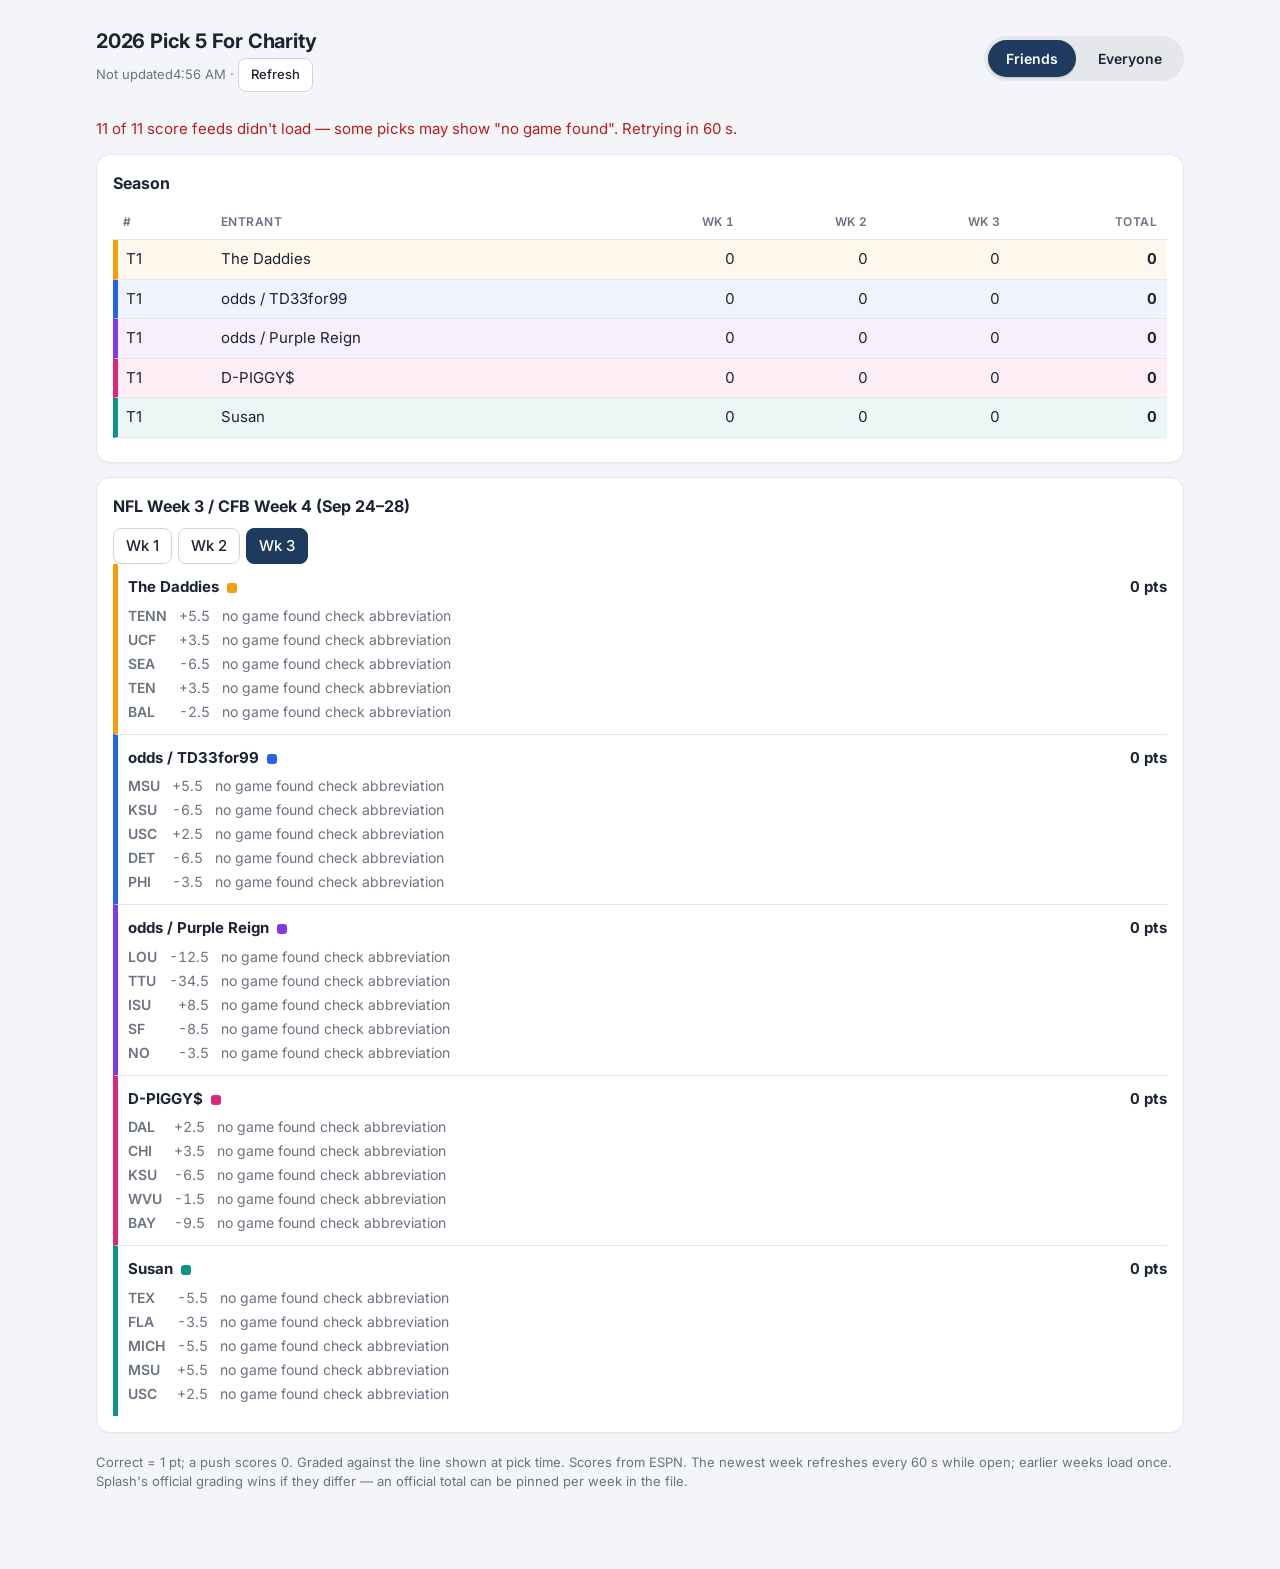
==== index.html @ 8143b67e "Legend chips jump to a friend's row; friends board season is a real table Co-Authored-By: Claude Fab" ====
<!doctype html>
<html lang="en">
<head>
<meta charset="utf-8">
<meta name="viewport" content="width=device-width, initial-scale=1">
<meta name="robots" content="noindex, nofollow">
<title>Pick 5 — friends</title>
<link rel="preconnect" href="https://fonts.googleapis.com">
<link href="https://fonts.googleapis.com/css2?family=Inter:wght@400;500;600;700&display=swap" rel="stylesheet">
<link rel="stylesheet" href="style.css">
<style>
  /* page-specific bits for the friends board */
  .picks { display: grid; grid-template-columns: max-content max-content 1fr; column-gap: 12px; row-gap: 3px; font-size: 14px; }
  .picks .team { font-weight: 600; white-space: nowrap; }
  .picks .spread { text-align: right; white-space: nowrap; font-variant-numeric: tabular-nums; }
  .picks .result { white-space: nowrap; }
  .picks .result .detail { color: var(--mute); }
  @media (max-width: 720px) { .picks .result { white-space: normal; } .picks .result .detail { display: block; } }
</style>
</head>
<body>
<main>
  <header class="top">
    <div>
      <h1>2026 Pick 5 For Charity</h1>
      <div class="sub"><span id="updated">Loading scores…</span> · <button id="refresh" type="button">Refresh</button></div>
    </div>
    <nav class="tabs" aria-label="pages">
      <a href="index.html" aria-current="page">Friends</a>
      <a href="everyone.html">Everyone</a>
    </nav>
  </header>
  <div id="error" class="err" hidden></div>

  <section class="card">
    <h2>Season</h2>
    <div class="wrap"><table id="season"><thead></thead><tbody></tbody></table></div>
    <div class="meta" id="seasonNote" style="margin-top:8px"></div>
  </section>

  <section class="card">
  <h2 id="weekTitle">Week</h2>
  <div class="weeks" id="weekTabs"></div>
  <div id="board"></div>
  </section>

  <p class="note">Correct = 1 pt; a push scores 0. Graded against the line shown at pick time. Scores from ESPN. The newest week refreshes every 60 s while open; earlier weeks load once. Splash's official grading wins if they differ — an official total can be pinned per week in the file.</p>
</main>

<script>
/* ============================================================
   WEEKLY EDITS — add one block to WEEKS each Saturday after picks lock.
   Keep old weeks; they are what makes the season table work.

   label:   shown on the tab and above the board
   feeds:   ESPN scoreboard URLs covering every picked game that week
              NFL:  ...nfl/scoreboard?seasontype=2&week=N&dates=2026
              CFB:  ...college-football/scoreboard?groups=80&limit=400&dates=YYYYMMDD
                    (one per calendar day that has a picked game)
   picks:   entrant name -> list of [ESPN team abbrev, spread for that team]
              Use ESPN's abbreviation (LAR not LA, TA&M not TXAM, OU not OKLA,
              WSH not WAS, JAX not JAC, MIZ not MIZZ). A wrong one shows
              "no game found" on the page rather than failing silently.
              If an abbreviation exists in both leagues (MIA = Dolphins and
              Hurricanes), add a third item: ["MIA", -20.5, "cfb"] or "nfl".
   official: optional. If Splash's final weekly points differ from what the
             page computes, pin them here and they override, e.g.
             official: { "D-PIGGY$": 2 }
   ENTRANTS sets the display order and the names used as keys.
   ============================================================ */
const ENTRANTS = ["The Daddies", "odds / TD33for99", "odds / Purple Reign", "D-PIGGY$", "Susan"];
const COLOR_KEY = { "The Daddies": "me", "odds / TD33for99": "f1", "odds / Purple Reign": "f2", "D-PIGGY$": "f3", "Susan": "f4" };

const WEEKS = [
  {
    label: "Wk 1",
    title: "NFL Week 1 / CFB Week 2 (Sep 10–14)",
    feeds: [
      "https://site.api.espn.com/apis/site/v2/sports/football/nfl/scoreboard?seasontype=2&week=1&dates=2026",
      "https://site.api.espn.com/apis/site/v2/sports/football/college-football/scoreboard?groups=80&limit=400&dates=20260911",
      "https://site.api.espn.com/apis/site/v2/sports/football/college-football/scoreboard?groups=80&limit=400&dates=20260912",
    ],
    picks: {
      "The Daddies":  [["SF", 3.5], ["APP", 7.5], ["PUR", 3.5], ["NDSU", -2.5], ["NMSU", 9.5]],
      "odds / TD33for99":    [["MIZ", -5.5], ["KSU", -18.5], ["LSU", -35.5], ["DET", -6.5], ["LAC", -9.5]],
      "odds / Purple Reign": [["OU", -5.5], ["KSU", -18.5], ["PSU", -23.5], ["DET", -6.5], ["GB", 1.5]],
      "D-PIGGY$":            [["TA&M", -14.5], ["ARMY", -3.5], ["NAVY", -4.5], ["DAL", -2.5], ["KC", -2.5]],
      "Susan":               [["KU", 5.5], ["MICH", 5.5], ["ASU", 14.5], ["BYU", -7.5], ["TEX", -1.5]],
    },
    official: {},
  },
  {
    label: "Wk 2",
    title: "NFL Week 2 / CFB Week 3 (Sep 17–21)",
    feeds: [
      "https://site.api.espn.com/apis/site/v2/sports/football/nfl/scoreboard?seasontype=2&week=2&dates=2026",
      "https://site.api.espn.com/apis/site/v2/sports/football/college-football/scoreboard?groups=80&limit=400&dates=20260917",
      "https://site.api.espn.com/apis/site/v2/sports/football/college-football/scoreboard?groups=80&limit=400&dates=20260918",
      "https://site.api.espn.com/apis/site/v2/sports/football/college-football/scoreboard?groups=80&limit=400&dates=20260919",
    ],
    picks: {
      "The Daddies":         [["SYR", 10.5], ["KSU", -20.5], ["USA", -5.5], ["UVA", -9.5], ["PHI", -6.5]],
      "odds / TD33for99":    [["UGA", -25.5], ["KSU", -20.5], ["SMU", 2.5], ["WVU", 9.5], ["KC", -6.5]],
      "odds / Purple Reign": [["MIA", -20.5, "cfb"], ["ASU", -5.5], ["TCU", -20.5], ["TEX", -30.5], ["UCLA", -14.5]],
      "D-PIGGY$":            [["UNT", 2.5], ["MISS", 2.5], ["UCLA", -14.5], ["DAL", -3.5], ["KC", -6.5]],
      "Susan":               [["CLEM", -3.5], ["ASU", -5.5], ["VAN", -3.5], ["FLA", -2.5], ["VT", -3.5]],
    },
    official: {},
  },
  {
    label: "Wk 3",
    title: "NFL Week 3 / CFB Week 4 (Sep 24–28)",
    feeds: [
      "https://site.api.espn.com/apis/site/v2/sports/football/nfl/scoreboard?seasontype=2&week=3&dates=2026",
      "https://site.api.espn.com/apis/site/v2/sports/football/college-football/scoreboard?groups=80&limit=400&dates=20260924",
      "https://site.api.espn.com/apis/site/v2/sports/football/college-football/scoreboard?groups=80&limit=400&dates=20260925",
      "https://site.api.espn.com/apis/site/v2/sports/football/college-football/scoreboard?groups=80&limit=400&dates=20260926",
    ],
    picks: {
      "The Daddies":         [["TENN", 5.5, "cfb"], ["UCF", 3.5], ["SEA", -6.5], ["TEN", 3.5, "nfl"], ["BAL", -2.5]],
      "odds / TD33for99":    [["MSU", 5.5], ["KSU", -6.5], ["USC", 2.5], ["DET", -6.5], ["PHI", -3.5]],
      "odds / Purple Reign": [["LOU", -12.5], ["TTU", -34.5], ["ISU", 8.5], ["SF", -8.5], ["NO", -3.5]],
      "D-PIGGY$":            [["DAL", 2.5], ["CHI", 3.5], ["KSU", -6.5], ["WVU", -1.5], ["BAY", -9.5]],
      "Susan":               [["TEX", -5.5], ["FLA", -3.5], ["MICH", -5.5], ["MSU", 5.5], ["USC", 2.5]],
    },
    official: {},
  },
  // Week 4 goes here — copy the block above and change label/title/feeds/picks.
];
/* ============================ end weekly edits ============================ */

const $ = (id) => document.getElementById(id);
const LATEST = WEEKS.length - 1;
let selected = LATEST;
const cache = WEEKS.map(() => null);      // { games, failed, total } per week

async function fetchWeek(i) {
  const games = {};
  const results = await Promise.allSettled(WEEKS[i].feeds.map((u) => fetch(u, { cache: "no-store" }).then((r) => r.json())));
  let failed = 0;
  results.forEach((res, k) => {
    if (res.status !== "fulfilled") { failed++; return; }
    const league = WEEKS[i].feeds[k].includes("/nfl/") ? "nfl" : "cfb";
    for (const ev of res.value.events || []) {
      const c = ev.competitions[0];
      const away = c.competitors.find((x) => x.homeAway === "away");
      const home = c.competitors.find((x) => x.homeAway === "home");
      const g = {
        away: away.team.abbreviation, home: home.team.abbreviation,
        as: +away.score || 0, hs: +home.score || 0,
        state: ev.status.type.state, detail: ev.status.type.shortDetail, kickoff: new Date(ev.date),
      };
      games[g.away] = g; games[g.home] = g;
      games[`${league}:${g.away}`] = g; games[`${league}:${g.home}`] = g;
    }
  });
  return { games, failed, total: WEEKS[i].feeds.length };
}

function grade(team, spread, g) {
  if (!g) return { cls: "pend", word: "no game found", detail: "check abbreviation", pts: 0, live: 0, done: true };
  const isAway = g.away === team;
  const opp = isAway ? g.home : g.away;
  const me = isAway ? g.as : g.hs, them = isAway ? g.hs : g.as;
  const score = isAway ? `${team} ${me}–${them} @${opp}` : `@${opp} ${them}–${me} ${team}`;
  const adj = (me - them) + spread;
  if (g.state === "pre") {
    const t = g.kickoff.toLocaleString("en-US", { weekday: "short", hour: "numeric", minute: "2-digit", timeZone: "America/Chicago" });
    return { cls: "pend", word: `vs ${opp}`, detail: `${t} CT`, pts: 0, live: 0, done: false };
  }
  if (g.state === "post") {
    if (adj > 0) return { cls: "win",  word: "CORRECT",   detail: score, pts: 1, live: 0, done: true };
    if (adj < 0) return { cls: "loss", word: "INCORRECT", detail: score, pts: 0, live: 0, done: true };
    return               { cls: "pend", word: "PUSH",      detail: score, pts: 0, live: 0, done: true };
  }
  const clock = g.detail.replace(/\s+-\s+/, " ");
  const word = adj > 0 ? "winning" : adj < 0 ? "losing" : "push";
  return { cls: "live", word, detail: `${score}  (${clock})`, pts: 0, live: adj > 0 ? 1 : 0, done: false };
}

const fmtSpread = (s) => (s > 0 ? "+" : "") + s.toFixed(1);

// Per-entrant result for one week: { pts, live, done, lines }
function scoreWeek(i) {
  const wk = WEEKS[i], data = cache[i];
  const out = {};
  for (const name of ENTRANTS) {
    const picks = wk.picks[name] || [];
    let pts = 0, live = 0, done = picks.length > 0, lines = [];
    for (const [team, spread, league] of picks) {
      const g = data ? data.games[league ? `${league}:${team}` : team] : null;
      const r = data ? grade(team, spread, g) : { cls: "pend", word: "loading…", detail: "", pts: 0, live: 0, done: false };
      pts += r.pts; live += r.live; done = done && r.done;
      lines.push(`<span class="team ${r.cls}">${team}</span><span class="spread ${r.cls}">${fmtSpread(spread)}</span><span class="result ${r.cls}">${r.word.padEnd(9)} <span class="detail">${r.detail}</span></span>`);
    }
    if (wk.official && name in wk.official) { pts = wk.official[name]; done = true; live = 0; }
    out[name] = { pts, live, done, lines, entered: picks.length > 0 };
  }
  return out;
}

function renderSeason() {
  const weekly = WEEKS.map((_, i) => scoreWeek(i));
  const rows = ENTRANTS.map((name) => {
    const per = weekly.map((w) => w[name]);
    const total = per.reduce((s, r) => s + r.pts, 0);
    const live = per.reduce((s, r) => s + r.live, 0);
    return { name, per, total, live };
  }).sort((a, b) => b.total - a.total || b.live - a.live);
  let rank = 0, prev = null;
  rows.forEach((r, i) => { if (r.total !== prev) { rank = i + 1; prev = r.total; } r.rank = rank; });
  const tie = (r) => rows.filter((x) => x.total === r.total).length > 1 ? "T" : "";
  $("season").querySelector("thead").innerHTML = `<tr><th>#</th><th>Entrant</th>${WEEKS.map((w) => `<th class="num">${w.label}</th>`).join("")}<th class="num">Total</th></tr>`;
  $("season").querySelector("tbody").innerHTML = rows.map((r) => `
    <tr data-f="${COLOR_KEY[r.name] || ""}">
      <td>${tie(r)}${r.rank}</td>
      <td>${r.name}</td>
      ${r.per.map((p) => `<td class="num">${p.entered ? p.pts + (p.done ? "" : "*") : "–"}</td>`).join("")}
      <td class="num total">${r.total}${r.live ? ` <span class="live">+${r.live}</span>` : ""}</td>
    </tr>`).join("");
  const inProgress = WEEKS.some((_, i) => Object.values(weekly[i]).some((p) => !p.done));
  $("seasonNote").textContent = inProgress ? "* week still in progress" : "";
}

function renderTabs() {
  $("weekTabs").innerHTML = WEEKS.map((w, i) =>
    `<button type="button" data-i="${i}" aria-pressed="${i === selected}">${w.label}</button>`).join("");
  $("weekTabs").querySelectorAll("button").forEach((b) => b.addEventListener("click", () => {
    selected = +b.dataset.i; renderTabs(); renderBoard();
  }));
}

function renderBoard() {
  const wk = WEEKS[selected];
  $("weekTitle").textContent = wk.title || wk.label;
  const res = scoreWeek(selected);
  const rows = ENTRANTS.filter((n) => res[n].entered).map((n) => ({ name: n, ...res[n] }))
    .sort((a, b) => (b.pts + b.live) - (a.pts + a.live) || b.pts - a.pts);
  $("board").innerHTML = rows.map((r) => `
    <section class="entry" data-f="${COLOR_KEY[r.name] || ""}">
      <div class="head">
        <span class="name">${r.name}</span>
        <span class="tally">${r.pts} pt${r.pts === 1 ? "" : "s"}${r.live ? ` <small>(+${r.live} live)</small>` : ""}</span>
      </div>
      <div class="picks">${r.lines.join("")}</div>
    </section>`).join("");
}

async function update(all = false) {
  const targets = all ? WEEKS.map((_, i) => i) : [LATEST];
  const settled = await Promise.allSettled(targets.map(fetchWeek));
  let failed = 0, total = 0;
  settled.forEach((s, k) => {
    if (s.status === "fulfilled") { cache[targets[k]] = s.value; failed += s.value.failed; total += s.value.total; }
    else { failed += WEEKS[targets[k]].feeds.length; total += WEEKS[targets[k]].feeds.length; }
  });
  renderSeason(); renderTabs(); renderBoard();
  $("error").hidden = failed === 0;
  $("error").textContent = failed ? `${failed} of ${total} score feeds didn't load — some picks may show "no game found". Retrying in 60 s.` : "";
  $("updated").textContent = (failed === total ? "Not updated" : "Updated ") + new Date().toLocaleTimeString("en-US", { hour: "numeric", minute: "2-digit" });
}

$("refresh").addEventListener("click", () => update(selected !== LATEST));
update(true);
setInterval(() => update(false), 60_000);
document.addEventListener("visibilitychange", () => { if (!document.hidden) update(false); });
</script>
</body>
</html>
---- style.css ----
/* Shared look for the Pick 5 pages (index.html = friends board, everyone.html = whole pool). */
:root {
  --bg: #f4f5f8; --card: #ffffff; --ink: #1c2333; --mute: #6b7280; --rule: #e5e7eb; --band: #f9fafb;
  --accent: #1f3a5f; --accent-ink: #ffffff;
  --win: #15803d; --win-bg: #dcfce7; --loss: #b91c1c; --loss-bg: #fee2e2; --live: #b45309; --live-bg: #fef3c7; --pend: #6b7280; --pend-bg: #f3f4f6;
  --me: #f59e0b;        /* The Daddies */
  --f1: #2563eb;        /* TD33for99 */
  --f2: #7c3aed;        /* Purple Reign */
  --f3: #db2777;        /* D-PIGGY$ */
  --f4: #0d9488;        /* Susan */
}
* { box-sizing: border-box; }
html { background: var(--bg); }
body { margin: 0; color: var(--ink); font: 400 15px/1.5 Inter, ui-sans-serif, system-ui, -apple-system, "Segoe UI", Roboto, sans-serif; -webkit-font-smoothing: antialiased; }
main { max-width: 1120px; margin: 0 auto; padding: 16px 16px 64px; }
a { color: var(--accent); }

/* top bar with the two page tabs */
.top { display: flex; flex-wrap: wrap; align-items: center; justify-content: space-between; gap: 10px 16px; padding: 10px 0 14px; }
.top h1 { font-size: 20px; font-weight: 700; letter-spacing: -0.01em; margin: 0; }
.top .sub { color: var(--mute); font-size: 13px; margin-top: 2px; }
.tabs { display: inline-flex; background: #e5e7eb; border-radius: 999px; padding: 4px; gap: 4px; }
.tabs a { text-decoration: none; color: var(--ink); font-weight: 600; font-size: 14px; padding: 8px 18px; border-radius: 999px; }
.tabs a[aria-current="page"] { background: var(--accent); color: var(--accent-ink); box-shadow: 0 1px 2px rgba(0,0,0,.15); }
.tabs a:hover:not([aria-current="page"]) { background: #d1d5db; }

/* cards */
.card { background: var(--card); border: 1px solid var(--rule); border-radius: 14px; padding: 16px; margin: 14px 0; box-shadow: 0 1px 2px rgba(16,24,40,.04); }
.card h2 { font-size: 16px; font-weight: 700; margin: 0 0 10px; }
.bar { display: flex; flex-wrap: wrap; gap: 8px; align-items: center; margin: 4px 0 12px; }
.meta { color: var(--mute); font-size: 13px; }
.err { color: var(--loss); margin: 12px 0; }
button, input[type="search"] { font: inherit; color: var(--ink); background: #fff; border: 1px solid #d1d5db; border-radius: 8px; padding: 6px 12px; }
button { cursor: pointer; font-weight: 500; }
button:hover { background: var(--band); }
button[aria-pressed="true"] { background: var(--accent); color: var(--accent-ink); border-color: var(--accent); }
button:focus-visible, input:focus-visible, .tabs a:focus-visible { outline: 2px solid var(--accent); outline-offset: 2px; }
input[type="search"] { min-width: 220px; }

/* tables */
.wrap { overflow-x: auto; }
table { border-collapse: separate; border-spacing: 0; width: 100%; }
th, td { text-align: left; padding: 8px 10px; border-bottom: 1px solid var(--rule); vertical-align: top; white-space: nowrap; }
thead th { position: sticky; top: 0; background: var(--card); font-size: 12px; font-weight: 600; color: var(--mute); text-transform: uppercase; letter-spacing: .04em; z-index: 1; }
td.num, th.num { text-align: right; font-variant-numeric: tabular-nums; }
tbody tr:hover td { background: var(--band); }
td .sub { display: block; color: var(--mute); font-size: 12px; font-weight: 400; }
td.total { font-weight: 700; }

/* friends: colored left edge + tag with the friend's name */
tr[data-f] td:first-child { border-left: 5px solid var(--fc); padding-left: 8px; }
tr[data-f] td { background: color-mix(in srgb, var(--fc) 8%, #fff); }
tr[data-f]:hover td { background: color-mix(in srgb, var(--fc) 14%, #fff); }
.tag { display: inline-block; font-size: 11px; font-weight: 700; color: #fff; background: var(--fc); border-radius: 999px; padding: 1px 8px; margin-left: 6px; vertical-align: 1px; }
[data-f="me"] { --fc: var(--me); } [data-f="f1"] { --fc: var(--f1); } [data-f="f2"] { --fc: var(--f2); } [data-f="f3"] { --fc: var(--f3); } [data-f="f4"] { --fc: var(--f4); }

/* pick chips */
.picks { display: flex; flex-wrap: wrap; gap: 6px; }
.pick { display: inline-flex; align-items: baseline; gap: 6px; border-radius: 8px; padding: 3px 8px; font-size: 13px; background: var(--pend-bg); color: var(--pend); white-space: nowrap; }
.pick b { font-weight: 700; color: var(--ink); }
.pick .d { font-size: 12px; opacity: .85; }
.pick.win { background: var(--win-bg); color: var(--win); } .pick.loss { background: var(--loss-bg); color: var(--loss); } .pick.live { background: var(--live-bg); color: var(--live); }
.win { color: var(--win); } .loss { color: var(--loss); } .live { color: var(--live); } .pend { color: var(--pend); }

/* week tabs, popular list, footnote */
.weeks { display: flex; flex-wrap: wrap; gap: 6px; }
details summary { cursor: pointer; color: var(--accent); font-size: 14px; font-weight: 500; }
.pop { columns: 3; column-gap: 24px; margin: 8px 0 0; padding: 0; list-style: none; font-size: 14px; }
.pop li { break-inside: avoid; padding: 2px 0; }
.note { color: var(--mute); font-size: 13px; margin-top: 20px; }
.legend { display: flex; flex-wrap: wrap; gap: 6px 8px; font-size: 13px; margin-bottom: 10px; }
.legend .chip { display: inline-flex; align-items: center; gap: 6px; border: 1px solid color-mix(in srgb, var(--fc) 40%, #fff); background: color-mix(in srgb, var(--fc) 10%, #fff); color: var(--ink); border-radius: 999px; padding: 3px 10px; font-size: 13px; }
.legend .chip:hover { background: color-mix(in srgb, var(--fc) 22%, #fff); }
.legend .chip::before { content: ""; display: inline-block; width: 10px; height: 10px; border-radius: 3px; background: var(--fc); }
@keyframes flash { 0%, 60% { box-shadow: inset 0 0 0 999px color-mix(in srgb, var(--fc) 35%, #fff); } 100% { box-shadow: none; } }
tr.flash td { animation: flash 1.8s ease-out; }

/* friends board (index.html) */
.entry { border-top: 1px solid var(--rule); padding: 12px 0; }
.entry:first-child { border-top: 0; }
.entry .head { display: flex; justify-content: space-between; align-items: baseline; gap: 12px; margin-bottom: 6px; }
.entry .name { font-weight: 700; }
.entry .tally { font-weight: 700; font-variant-numeric: tabular-nums; }
.entry .tally small { color: var(--mute); font-weight: 400; }
.entry[data-f] { border-left: 5px solid var(--fc); padding-left: 10px; }
.entry[data-f] .name::after { content: ""; display: inline-block; width: 10px; height: 10px; border-radius: 3px; background: var(--fc); margin-left: 8px; vertical-align: -1px; }
pre.season { margin: 0; font: 13px/1.6 ui-monospace, Menlo, Consolas, monospace; overflow-x: auto; }

@media (max-width: 720px) {
  main { padding: 10px 10px 48px; }
  .top h1 { font-size: 18px; }
  .tabs a { padding: 7px 14px; }
  th, td { padding: 6px 7px; }
  .pop { columns: 2; }
  .picks { gap: 4px; }
  .pick .d { display: none; }
  input[type="search"] { min-width: 150px; flex: 1; }
}
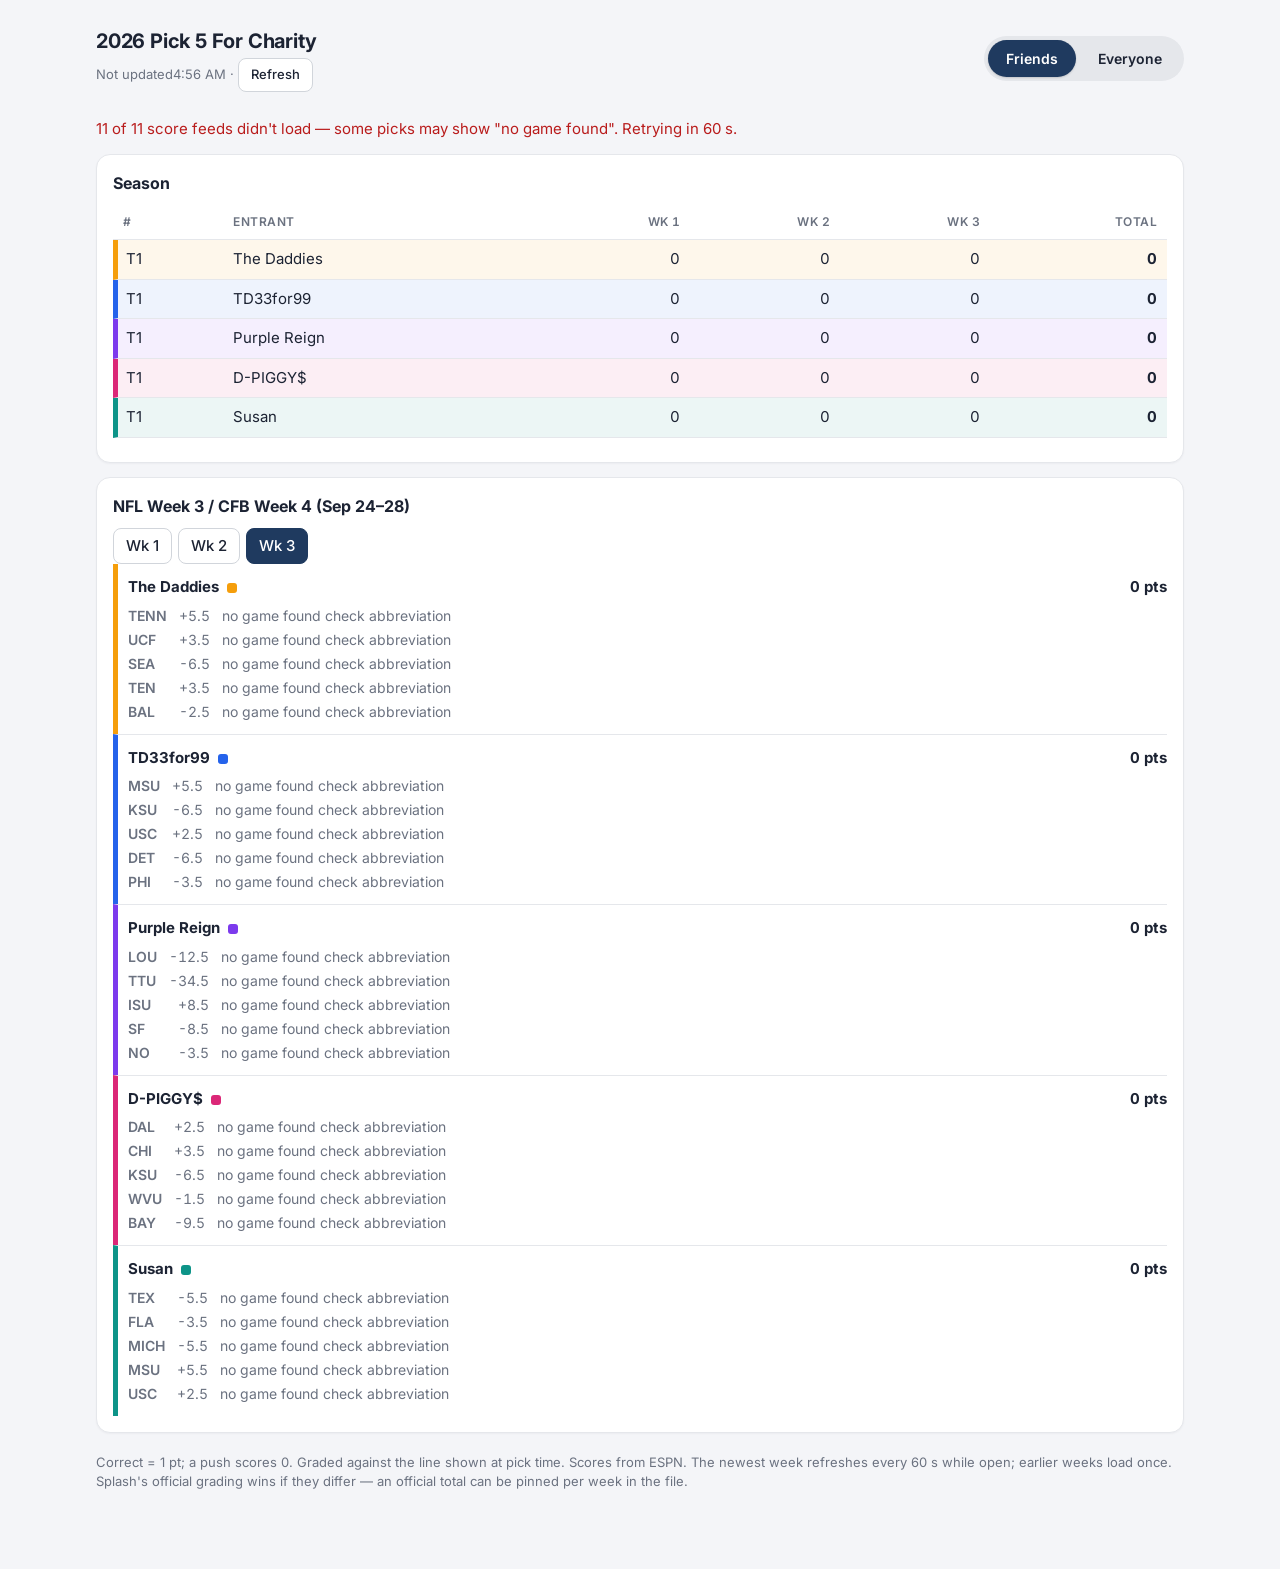
==== commit 67a001e2: "Friends board: show TD33for99 / Purple Reign without the 'odds /' prefix Co-Authored-By: Claude Fabl" ====
--- a/index.html
+++ b/index.html
@@ -69,6 +69,7 @@
    ENTRANTS sets the display order and the names used as keys.
    ============================================================ */
 const ENTRANTS = ["The Daddies", "odds / TD33for99", "odds / Purple Reign", "D-PIGGY$", "Susan"];
+const DISPLAY = (n) => n.replace(/^odds \/ /, "");  // "odds / TD33for99" shows as "TD33for99"
 const COLOR_KEY = { "The Daddies": "me", "odds / TD33for99": "f1", "odds / Purple Reign": "f2", "D-PIGGY$": "f3", "Susan": "f4" };
 
 const WEEKS = [
@@ -214,7 +215,7 @@
   $("season").querySelector("tbody").innerHTML = rows.map((r) => `
     <tr data-f="${COLOR_KEY[r.name] || ""}">
       <td>${tie(r)}${r.rank}</td>
-      <td>${r.name}</td>
+      <td>${DISPLAY(r.name)}</td>
       ${r.per.map((p) => `<td class="num">${p.entered ? p.pts + (p.done ? "" : "*") : "–"}</td>`).join("")}
       <td class="num total">${r.total}${r.live ? ` <span class="live">+${r.live}</span>` : ""}</td>
     </tr>`).join("");
@@ -239,7 +240,7 @@
   $("board").innerHTML = rows.map((r) => `
     <section class="entry" data-f="${COLOR_KEY[r.name] || ""}">
       <div class="head">
-        <span class="name">${r.name}</span>
+        <span class="name">${DISPLAY(r.name)}</span>
         <span class="tally">${r.pts} pt${r.pts === 1 ? "" : "s"}${r.live ? ` <small>(+${r.live} live)</small>` : ""}</span>
       </div>
       <div class="picks">${r.lines.join("")}</div>
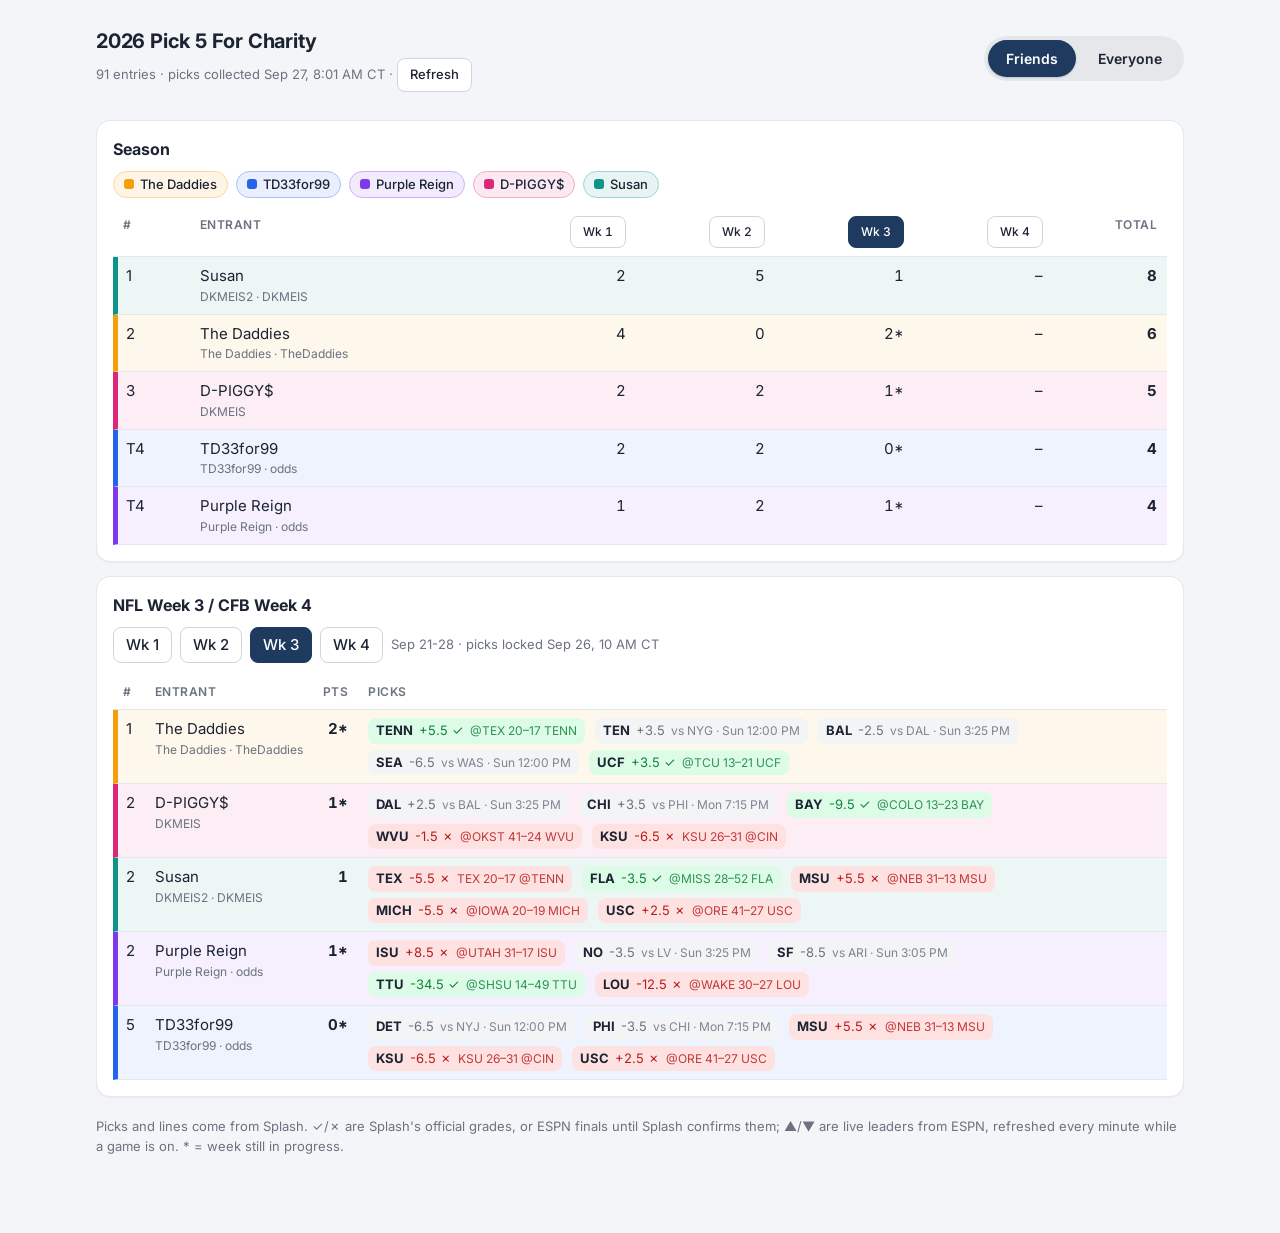
==== commit ba1f3a4e: "Friends board reads the collected data (shared app.js); collector reads slate ids from the week butt" ====
--- a/index.html
+++ b/index.html
@@ -9,21 +9,17 @@
 <link href="https://fonts.googleapis.com/css2?family=Inter:wght@400;500;600;700&display=swap" rel="stylesheet">
 <link rel="stylesheet" href="style.css">
 <style>
-  /* page-specific bits for the friends board */
-  .picks { display: grid; grid-template-columns: max-content max-content 1fr; column-gap: 12px; row-gap: 3px; font-size: 14px; }
-  .picks .team { font-weight: 600; white-space: nowrap; }
-  .picks .spread { text-align: right; white-space: nowrap; font-variant-numeric: tabular-nums; }
-  .picks .result { white-space: nowrap; }
-  .picks .result .detail { color: var(--mute); }
-  @media (max-width: 720px) { .picks .result { white-space: normal; } .picks .result .detail { display: block; } }
+  /* friends board: only five rows, so always show the score next to each pick */
+  .pick .d { display: inline; }
+  .picks { gap: 6px 10px; }
 </style>
 </head>
-<body>
+<body data-mode="friends">
 <main>
   <header class="top">
     <div>
       <h1>2026 Pick 5 For Charity</h1>
-      <div class="sub"><span id="updated">Loading scores…</span> · <button id="refresh" type="button">Refresh</button></div>
+      <div class="sub"><span id="updated">Loading…</span> · <button id="refresh" type="button">Refresh</button></div>
     </div>
     <nav class="tabs" aria-label="pages">
       <a href="index.html" aria-current="page">Friends</a>
@@ -34,237 +30,18 @@
 
   <section class="card">
     <h2>Season</h2>
+    <div class="legend" id="legend"></div>
     <div class="wrap"><table id="season"><thead></thead><tbody></tbody></table></div>
-    <div class="meta" id="seasonNote" style="margin-top:8px"></div>
   </section>
 
   <section class="card">
-  <h2 id="weekTitle">Week</h2>
-  <div class="weeks" id="weekTabs"></div>
-  <div id="board"></div>
+    <h2 id="weekTitle">Week</h2>
+    <div class="bar" id="weekTabs"></div>
+    <div class="wrap"><table id="board"><thead><tr><th>#</th><th>Entrant</th><th class="num">Pts</th><th>Picks</th></tr></thead><tbody></tbody></table></div>
   </section>
 
-  <p class="note">Correct = 1 pt; a push scores 0. Graded against the line shown at pick time. Scores from ESPN. The newest week refreshes every 60 s while open; earlier weeks load once. Splash's official grading wins if they differ — an official total can be pinned per week in the file.</p>
+  <p class="note" id="note"></p>
 </main>
-
-<script>
-/* ============================================================
-   WEEKLY EDITS — add one block to WEEKS each Saturday after picks lock.
-   Keep old weeks; they are what makes the season table work.
-
-   label:   shown on the tab and above the board
-   feeds:   ESPN scoreboard URLs covering every picked game that week
-              NFL:  ...nfl/scoreboard?seasontype=2&week=N&dates=2026
-              CFB:  ...college-football/scoreboard?groups=80&limit=400&dates=YYYYMMDD
-                    (one per calendar day that has a picked game)
-   picks:   entrant name -> list of [ESPN team abbrev, spread for that team]
-              Use ESPN's abbreviation (LAR not LA, TA&M not TXAM, OU not OKLA,
-              WSH not WAS, JAX not JAC, MIZ not MIZZ). A wrong one shows
-              "no game found" on the page rather than failing silently.
-              If an abbreviation exists in both leagues (MIA = Dolphins and
-              Hurricanes), add a third item: ["MIA", -20.5, "cfb"] or "nfl".
-   official: optional. If Splash's final weekly points differ from what the
-             page computes, pin them here and they override, e.g.
-             official: { "D-PIGGY$": 2 }
-   ENTRANTS sets the display order and the names used as keys.
-   ============================================================ */
-const ENTRANTS = ["The Daddies", "odds / TD33for99", "odds / Purple Reign", "D-PIGGY$", "Susan"];
-const DISPLAY = (n) => n.replace(/^odds \/ /, "");  // "odds / TD33for99" shows as "TD33for99"
-const COLOR_KEY = { "The Daddies": "me", "odds / TD33for99": "f1", "odds / Purple Reign": "f2", "D-PIGGY$": "f3", "Susan": "f4" };
-
-const WEEKS = [
-  {
-    label: "Wk 1",
-    title: "NFL Week 1 / CFB Week 2 (Sep 10–14)",
-    feeds: [
-      "https://site.api.espn.com/apis/site/v2/sports/football/nfl/scoreboard?seasontype=2&week=1&dates=2026",
-      "https://site.api.espn.com/apis/site/v2/sports/football/college-football/scoreboard?groups=80&limit=400&dates=20260911",
-      "https://site.api.espn.com/apis/site/v2/sports/football/college-football/scoreboard?groups=80&limit=400&dates=20260912",
-    ],
-    picks: {
-      "The Daddies":  [["SF", 3.5], ["APP", 7.5], ["PUR", 3.5], ["NDSU", -2.5], ["NMSU", 9.5]],
-      "odds / TD33for99":    [["MIZ", -5.5], ["KSU", -18.5], ["LSU", -35.5], ["DET", -6.5], ["LAC", -9.5]],
-      "odds / Purple Reign": [["OU", -5.5], ["KSU", -18.5], ["PSU", -23.5], ["DET", -6.5], ["GB", 1.5]],
-      "D-PIGGY$":            [["TA&M", -14.5], ["ARMY", -3.5], ["NAVY", -4.5], ["DAL", -2.5], ["KC", -2.5]],
-      "Susan":               [["KU", 5.5], ["MICH", 5.5], ["ASU", 14.5], ["BYU", -7.5], ["TEX", -1.5]],
-    },
-    official: {},
-  },
-  {
-    label: "Wk 2",
-    title: "NFL Week 2 / CFB Week 3 (Sep 17–21)",
-    feeds: [
-      "https://site.api.espn.com/apis/site/v2/sports/football/nfl/scoreboard?seasontype=2&week=2&dates=2026",
-      "https://site.api.espn.com/apis/site/v2/sports/football/college-football/scoreboard?groups=80&limit=400&dates=20260917",
-      "https://site.api.espn.com/apis/site/v2/sports/football/college-football/scoreboard?groups=80&limit=400&dates=20260918",
-      "https://site.api.espn.com/apis/site/v2/sports/football/college-football/scoreboard?groups=80&limit=400&dates=20260919",
-    ],
-    picks: {
-      "The Daddies":         [["SYR", 10.5], ["KSU", -20.5], ["USA", -5.5], ["UVA", -9.5], ["PHI", -6.5]],
-      "odds / TD33for99":    [["UGA", -25.5], ["KSU", -20.5], ["SMU", 2.5], ["WVU", 9.5], ["KC", -6.5]],
-      "odds / Purple Reign": [["MIA", -20.5, "cfb"], ["ASU", -5.5], ["TCU", -20.5], ["TEX", -30.5], ["UCLA", -14.5]],
-      "D-PIGGY$":            [["UNT", 2.5], ["MISS", 2.5], ["UCLA", -14.5], ["DAL", -3.5], ["KC", -6.5]],
-      "Susan":               [["CLEM", -3.5], ["ASU", -5.5], ["VAN", -3.5], ["FLA", -2.5], ["VT", -3.5]],
-    },
-    official: {},
-  },
-  {
-    label: "Wk 3",
-    title: "NFL Week 3 / CFB Week 4 (Sep 24–28)",
-    feeds: [
-      "https://site.api.espn.com/apis/site/v2/sports/football/nfl/scoreboard?seasontype=2&week=3&dates=2026",
-      "https://site.api.espn.com/apis/site/v2/sports/football/college-football/scoreboard?groups=80&limit=400&dates=20260924",
-      "https://site.api.espn.com/apis/site/v2/sports/football/college-football/scoreboard?groups=80&limit=400&dates=20260925",
-      "https://site.api.espn.com/apis/site/v2/sports/football/college-football/scoreboard?groups=80&limit=400&dates=20260926",
-    ],
-    picks: {
-      "The Daddies":         [["TENN", 5.5, "cfb"], ["UCF", 3.5], ["SEA", -6.5], ["TEN", 3.5, "nfl"], ["BAL", -2.5]],
-      "odds / TD33for99":    [["MSU", 5.5], ["KSU", -6.5], ["USC", 2.5], ["DET", -6.5], ["PHI", -3.5]],
-      "odds / Purple Reign": [["LOU", -12.5], ["TTU", -34.5], ["ISU", 8.5], ["SF", -8.5], ["NO", -3.5]],
-      "D-PIGGY$":            [["DAL", 2.5], ["CHI", 3.5], ["KSU", -6.5], ["WVU", -1.5], ["BAY", -9.5]],
-      "Susan":               [["TEX", -5.5], ["FLA", -3.5], ["MICH", -5.5], ["MSU", 5.5], ["USC", 2.5]],
-    },
-    official: {},
-  },
-  // Week 4 goes here — copy the block above and change label/title/feeds/picks.
-];
-/* ============================ end weekly edits ============================ */
-
-const $ = (id) => document.getElementById(id);
-const LATEST = WEEKS.length - 1;
-let selected = LATEST;
-const cache = WEEKS.map(() => null);      // { games, failed, total } per week
-
-async function fetchWeek(i) {
-  const games = {};
-  const results = await Promise.allSettled(WEEKS[i].feeds.map((u) => fetch(u, { cache: "no-store" }).then((r) => r.json())));
-  let failed = 0;
-  results.forEach((res, k) => {
-    if (res.status !== "fulfilled") { failed++; return; }
-    const league = WEEKS[i].feeds[k].includes("/nfl/") ? "nfl" : "cfb";
-    for (const ev of res.value.events || []) {
-      const c = ev.competitions[0];
-      const away = c.competitors.find((x) => x.homeAway === "away");
-      const home = c.competitors.find((x) => x.homeAway === "home");
-      const g = {
-        away: away.team.abbreviation, home: home.team.abbreviation,
-        as: +away.score || 0, hs: +home.score || 0,
-        state: ev.status.type.state, detail: ev.status.type.shortDetail, kickoff: new Date(ev.date),
-      };
-      games[g.away] = g; games[g.home] = g;
-      games[`${league}:${g.away}`] = g; games[`${league}:${g.home}`] = g;
-    }
-  });
-  return { games, failed, total: WEEKS[i].feeds.length };
-}
-
-function grade(team, spread, g) {
-  if (!g) return { cls: "pend", word: "no game found", detail: "check abbreviation", pts: 0, live: 0, done: true };
-  const isAway = g.away === team;
-  const opp = isAway ? g.home : g.away;
-  const me = isAway ? g.as : g.hs, them = isAway ? g.hs : g.as;
-  const score = isAway ? `${team} ${me}–${them} @${opp}` : `@${opp} ${them}–${me} ${team}`;
-  const adj = (me - them) + spread;
-  if (g.state === "pre") {
-    const t = g.kickoff.toLocaleString("en-US", { weekday: "short", hour: "numeric", minute: "2-digit", timeZone: "America/Chicago" });
-    return { cls: "pend", word: `vs ${opp}`, detail: `${t} CT`, pts: 0, live: 0, done: false };
-  }
-  if (g.state === "post") {
-    if (adj > 0) return { cls: "win",  word: "CORRECT",   detail: score, pts: 1, live: 0, done: true };
-    if (adj < 0) return { cls: "loss", word: "INCORRECT", detail: score, pts: 0, live: 0, done: true };
-    return               { cls: "pend", word: "PUSH",      detail: score, pts: 0, live: 0, done: true };
-  }
-  const clock = g.detail.replace(/\s+-\s+/, " ");
-  const word = adj > 0 ? "winning" : adj < 0 ? "losing" : "push";
-  return { cls: "live", word, detail: `${score}  (${clock})`, pts: 0, live: adj > 0 ? 1 : 0, done: false };
-}
-
-const fmtSpread = (s) => (s > 0 ? "+" : "") + s.toFixed(1);
-
-// Per-entrant result for one week: { pts, live, done, lines }
-function scoreWeek(i) {
-  const wk = WEEKS[i], data = cache[i];
-  const out = {};
-  for (const name of ENTRANTS) {
-    const picks = wk.picks[name] || [];
-    let pts = 0, live = 0, done = picks.length > 0, lines = [];
-    for (const [team, spread, league] of picks) {
-      const g = data ? data.games[league ? `${league}:${team}` : team] : null;
-      const r = data ? grade(team, spread, g) : { cls: "pend", word: "loading…", detail: "", pts: 0, live: 0, done: false };
-      pts += r.pts; live += r.live; done = done && r.done;
-      lines.push(`<span class="team ${r.cls}">${team}</span><span class="spread ${r.cls}">${fmtSpread(spread)}</span><span class="result ${r.cls}">${r.word.padEnd(9)} <span class="detail">${r.detail}</span></span>`);
-    }
-    if (wk.official && name in wk.official) { pts = wk.official[name]; done = true; live = 0; }
-    out[name] = { pts, live, done, lines, entered: picks.length > 0 };
-  }
-  return out;
-}
-
-function renderSeason() {
-  const weekly = WEEKS.map((_, i) => scoreWeek(i));
-  const rows = ENTRANTS.map((name) => {
-    const per = weekly.map((w) => w[name]);
-    const total = per.reduce((s, r) => s + r.pts, 0);
-    const live = per.reduce((s, r) => s + r.live, 0);
-    return { name, per, total, live };
-  }).sort((a, b) => b.total - a.total || b.live - a.live);
-  let rank = 0, prev = null;
-  rows.forEach((r, i) => { if (r.total !== prev) { rank = i + 1; prev = r.total; } r.rank = rank; });
-  const tie = (r) => rows.filter((x) => x.total === r.total).length > 1 ? "T" : "";
-  $("season").querySelector("thead").innerHTML = `<tr><th>#</th><th>Entrant</th>${WEEKS.map((w) => `<th class="num">${w.label}</th>`).join("")}<th class="num">Total</th></tr>`;
-  $("season").querySelector("tbody").innerHTML = rows.map((r) => `
-    <tr data-f="${COLOR_KEY[r.name] || ""}">
-      <td>${tie(r)}${r.rank}</td>
-      <td>${DISPLAY(r.name)}</td>
-      ${r.per.map((p) => `<td class="num">${p.entered ? p.pts + (p.done ? "" : "*") : "–"}</td>`).join("")}
-      <td class="num total">${r.total}${r.live ? ` <span class="live">+${r.live}</span>` : ""}</td>
-    </tr>`).join("");
-  const inProgress = WEEKS.some((_, i) => Object.values(weekly[i]).some((p) => !p.done));
-  $("seasonNote").textContent = inProgress ? "* week still in progress" : "";
-}
-
-function renderTabs() {
-  $("weekTabs").innerHTML = WEEKS.map((w, i) =>
-    `<button type="button" data-i="${i}" aria-pressed="${i === selected}">${w.label}</button>`).join("");
-  $("weekTabs").querySelectorAll("button").forEach((b) => b.addEventListener("click", () => {
-    selected = +b.dataset.i; renderTabs(); renderBoard();
-  }));
-}
-
-function renderBoard() {
-  const wk = WEEKS[selected];
-  $("weekTitle").textContent = wk.title || wk.label;
-  const res = scoreWeek(selected);
-  const rows = ENTRANTS.filter((n) => res[n].entered).map((n) => ({ name: n, ...res[n] }))
-    .sort((a, b) => (b.pts + b.live) - (a.pts + a.live) || b.pts - a.pts);
-  $("board").innerHTML = rows.map((r) => `
-    <section class="entry" data-f="${COLOR_KEY[r.name] || ""}">
-      <div class="head">
-        <span class="name">${DISPLAY(r.name)}</span>
-        <span class="tally">${r.pts} pt${r.pts === 1 ? "" : "s"}${r.live ? ` <small>(+${r.live} live)</small>` : ""}</span>
-      </div>
-      <div class="picks">${r.lines.join("")}</div>
-    </section>`).join("");
-}
-
-async function update(all = false) {
-  const targets = all ? WEEKS.map((_, i) => i) : [LATEST];
-  const settled = await Promise.allSettled(targets.map(fetchWeek));
-  let failed = 0, total = 0;
-  settled.forEach((s, k) => {
-    if (s.status === "fulfilled") { cache[targets[k]] = s.value; failed += s.value.failed; total += s.value.total; }
-    else { failed += WEEKS[targets[k]].feeds.length; total += WEEKS[targets[k]].feeds.length; }
-  });
-  renderSeason(); renderTabs(); renderBoard();
-  $("error").hidden = failed === 0;
-  $("error").textContent = failed ? `${failed} of ${total} score feeds didn't load — some picks may show "no game found". Retrying in 60 s.` : "";
-  $("updated").textContent = (failed === total ? "Not updated" : "Updated ") + new Date().toLocaleTimeString("en-US", { hour: "numeric", minute: "2-digit" });
-}
-
-$("refresh").addEventListener("click", () => update(selected !== LATEST));
-update(true);
-setInterval(() => update(false), 60_000);
-document.addEventListener("visibilitychange", () => { if (!document.hidden) update(false); });
-</script>
+<script src="app.js"></script>
 </body>
 </html>
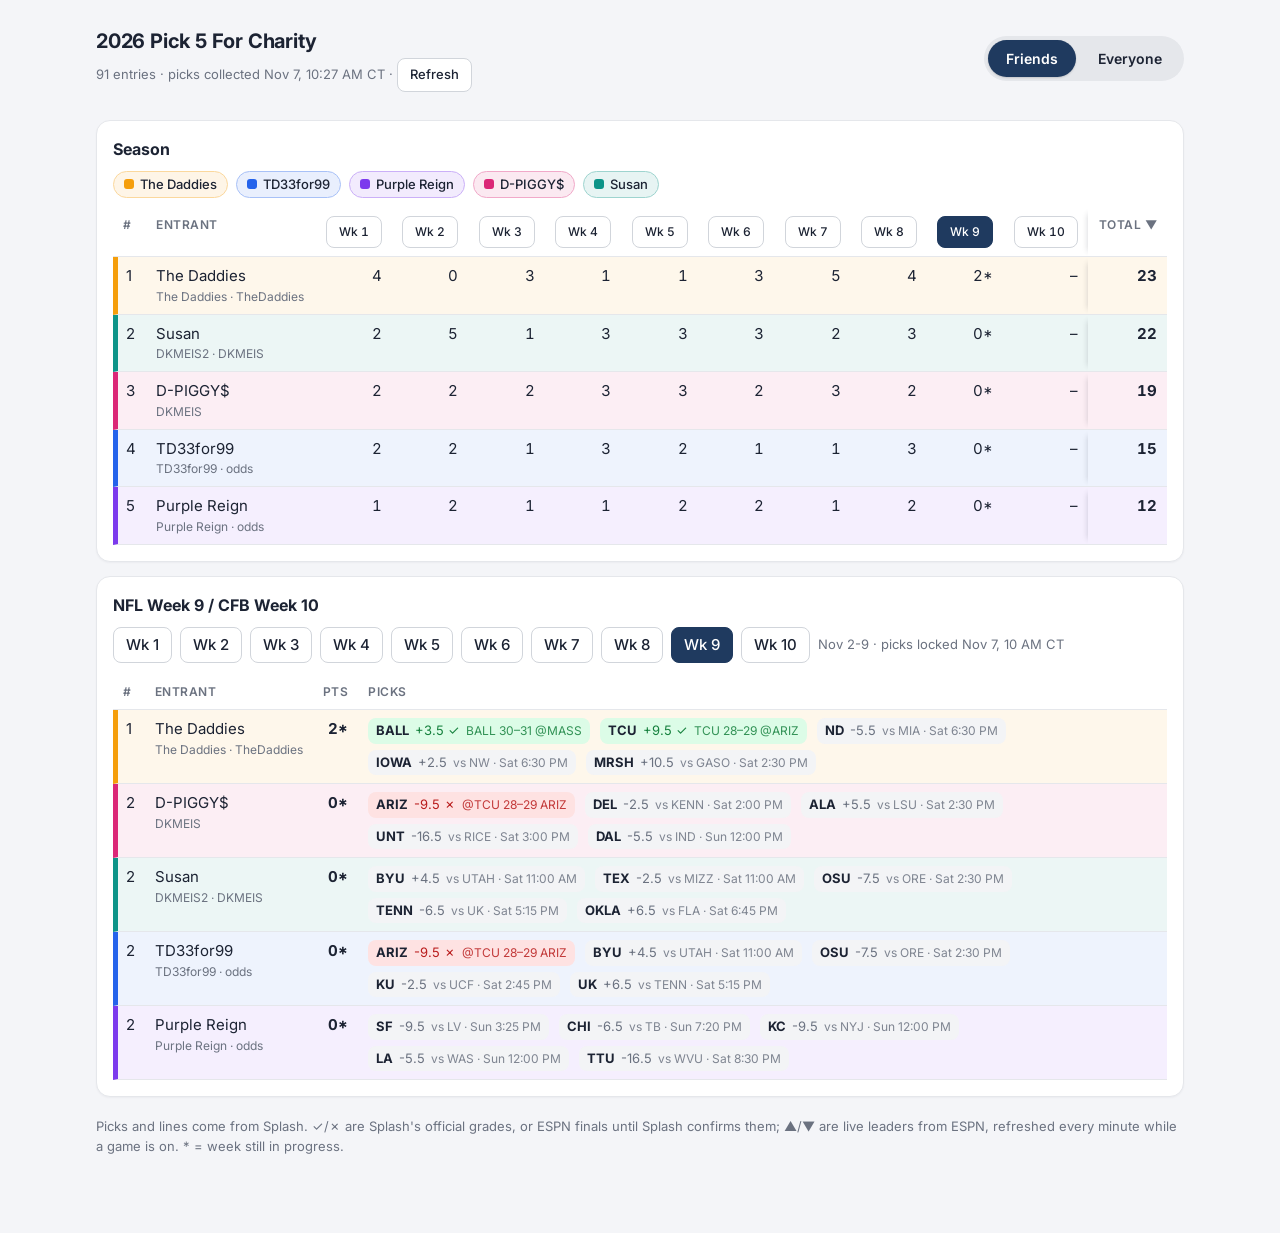
==== commit 64238585: "Version-tag style.css/app.js links so browsers fetch the new Total-column layout instead of a cached" ====
--- a/index.html
+++ b/index.html
@@ -7,7 +7,7 @@
 <title>Pick 5 — friends</title>
 <link rel="preconnect" href="https://fonts.googleapis.com">
 <link href="https://fonts.googleapis.com/css2?family=Inter:wght@400;500;600;700&display=swap" rel="stylesheet">
-<link rel="stylesheet" href="style.css">
+<link rel="stylesheet" href="style.css?v=20261107">
 <style>
   /* friends board: only five rows, so always show the score next to each pick */
   .pick .d { display: inline; }
@@ -42,6 +42,6 @@
 
   <p class="note" id="note"></p>
 </main>
-<script src="app.js"></script>
+<script src="app.js?v=20261107"></script>
 </body>
 </html>
--- a/style.css
+++ b/style.css
@@ -72,8 +72,19 @@
 .legend .chip { display: inline-flex; align-items: center; gap: 6px; border: 1px solid color-mix(in srgb, var(--fc) 40%, #fff); background: color-mix(in srgb, var(--fc) 10%, #fff); color: var(--ink); border-radius: 999px; padding: 3px 10px; font-size: 13px; }
 .legend .chip:hover { background: color-mix(in srgb, var(--fc) 22%, #fff); }
 .legend .chip::before { content: ""; display: inline-block; width: 10px; height: 10px; border-radius: 3px; background: var(--fc); }
-@keyframes flash { 0%, 60% { box-shadow: inset 0 0 0 999px color-mix(in srgb, var(--fc) 35%, #fff); } 100% { box-shadow: none; } }
+@keyframes flash { 0%, 60% { box-shadow: inset 0 0 0 999px color-mix(in srgb, var(--fc, var(--accent)) 35%, #fff); } 100% { box-shadow: none; } }
 tr.flash td { animation: flash 1.8s ease-out; }
+#season tbody tr[data-id] { cursor: pointer; }
+thead button.sort { border: 0; background: none; padding: 0; font: inherit; color: inherit; text-transform: inherit; letter-spacing: inherit; }
+thead button.sort:hover { color: var(--ink); }
+/* Season table: long entrant names wrap, and Total stays pinned at the right edge so it never
+   scrolls out of sight as weeks are added (Everyone page, 11/7/26: Total was off-screen). */
+#season td:nth-child(2) { white-space: normal; min-width: 150px; max-width: 240px; }
+#season th:last-child, #season td:last-child { position: sticky; right: 0; background: var(--card); box-shadow: -6px 0 6px -6px rgba(16,24,40,.18); }
+#season thead th:last-child { z-index: 2; }
+#season tbody tr:hover td:last-child { background: var(--band); }
+#season tr[data-f] td:last-child { background: color-mix(in srgb, var(--fc) 8%, #fff); }
+#season tr[data-f]:hover td:last-child { background: color-mix(in srgb, var(--fc) 14%, #fff); }
 
 /* friends board (index.html) */
 .entry { border-top: 1px solid var(--rule); padding: 12px 0; }
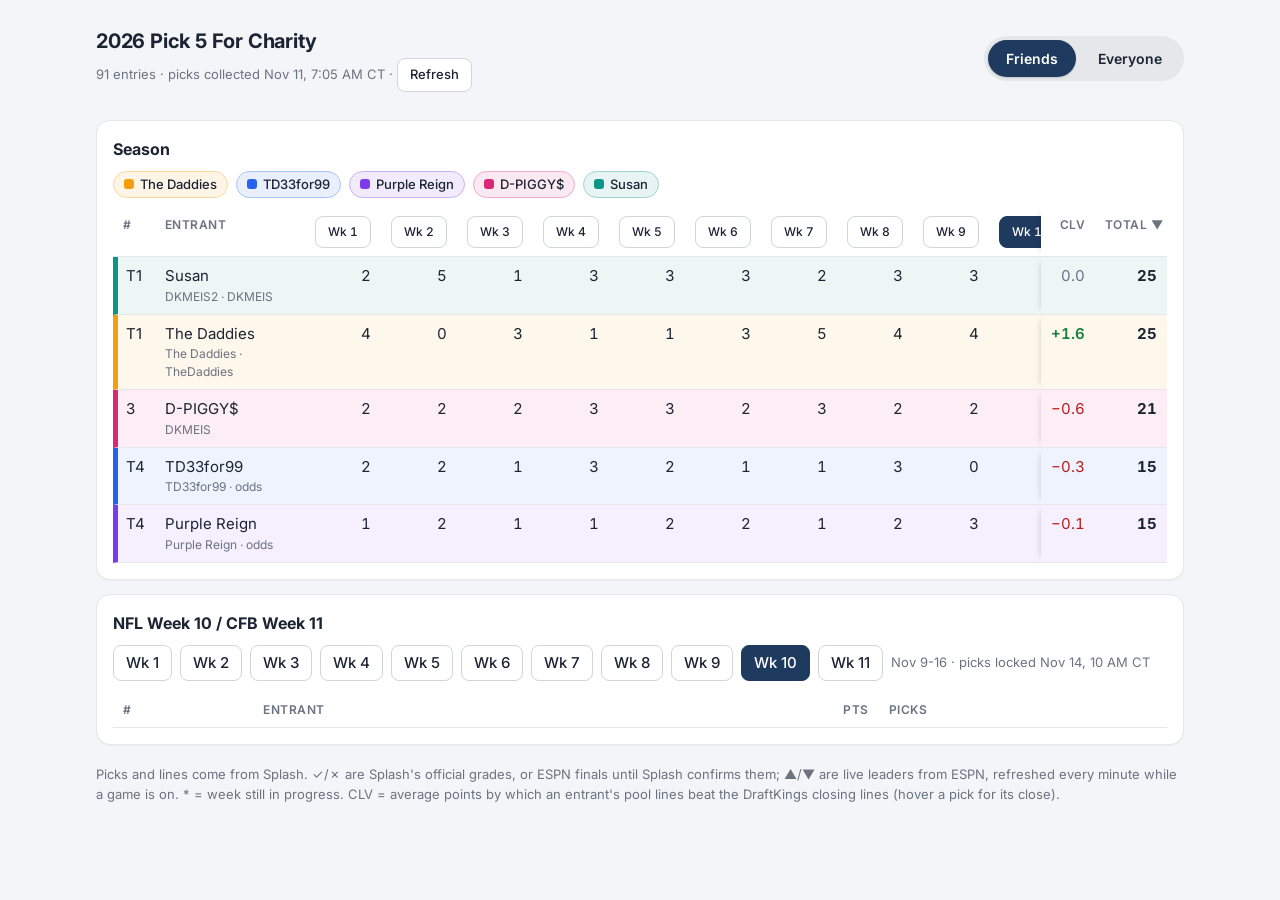
==== commit 3f629bbc: "Season table: CLV column (average points each entrant's frozen pool lines beat the DraftKings close)" ====
--- a/index.html
+++ b/index.html
@@ -7,7 +7,7 @@
 <title>Pick 5 — friends</title>
 <link rel="preconnect" href="https://fonts.googleapis.com">
 <link href="https://fonts.googleapis.com/css2?family=Inter:wght@400;500;600;700&display=swap" rel="stylesheet">
-<link rel="stylesheet" href="style.css?v=20261107">
+<link rel="stylesheet" href="style.css?v=20261111">
 <style>
   /* friends board: only five rows, so always show the score next to each pick */
   .pick .d { display: inline; }
@@ -42,6 +42,6 @@
 
   <p class="note" id="note"></p>
 </main>
-<script src="app.js?v=20261107"></script>
+<script src="app.js?v=20261111"></script>
 </body>
 </html>
--- a/style.css
+++ b/style.css
@@ -107,3 +107,16 @@
   .pick .d { display: none; }
   input[type="search"] { min-width: 150px; flex: 1; }
 }
+
+/* CLV column: pinned just left of Total so both stay in view; green when the entrant averages a point
+   or more better than the close, red when worse than the close. */
+#season th:last-child, #season td:last-child { width: 72px; min-width: 72px; max-width: 72px; box-sizing: border-box; }
+#season .clv { position: sticky; right: 72px; background: var(--card); box-shadow: -6px 0 6px -6px rgba(16,24,40,.18); }
+#season tr:has(.clv) > :last-child { box-shadow: none; }
+#season thead th.clv { z-index: 2; }
+#season tbody tr:hover td.clv { background: var(--band); }
+#season tr[data-f] td.clv { background: color-mix(in srgb, var(--fc) 8%, #fff); }
+#season tr[data-f]:hover td.clv { background: color-mix(in srgb, var(--fc) 14%, #fff); }
+#season td.clv { color: var(--mute); }
+#season td.clv.hi { color: #15803d; font-weight: 600; }
+#season td.clv.lo { color: #b91c1c; }
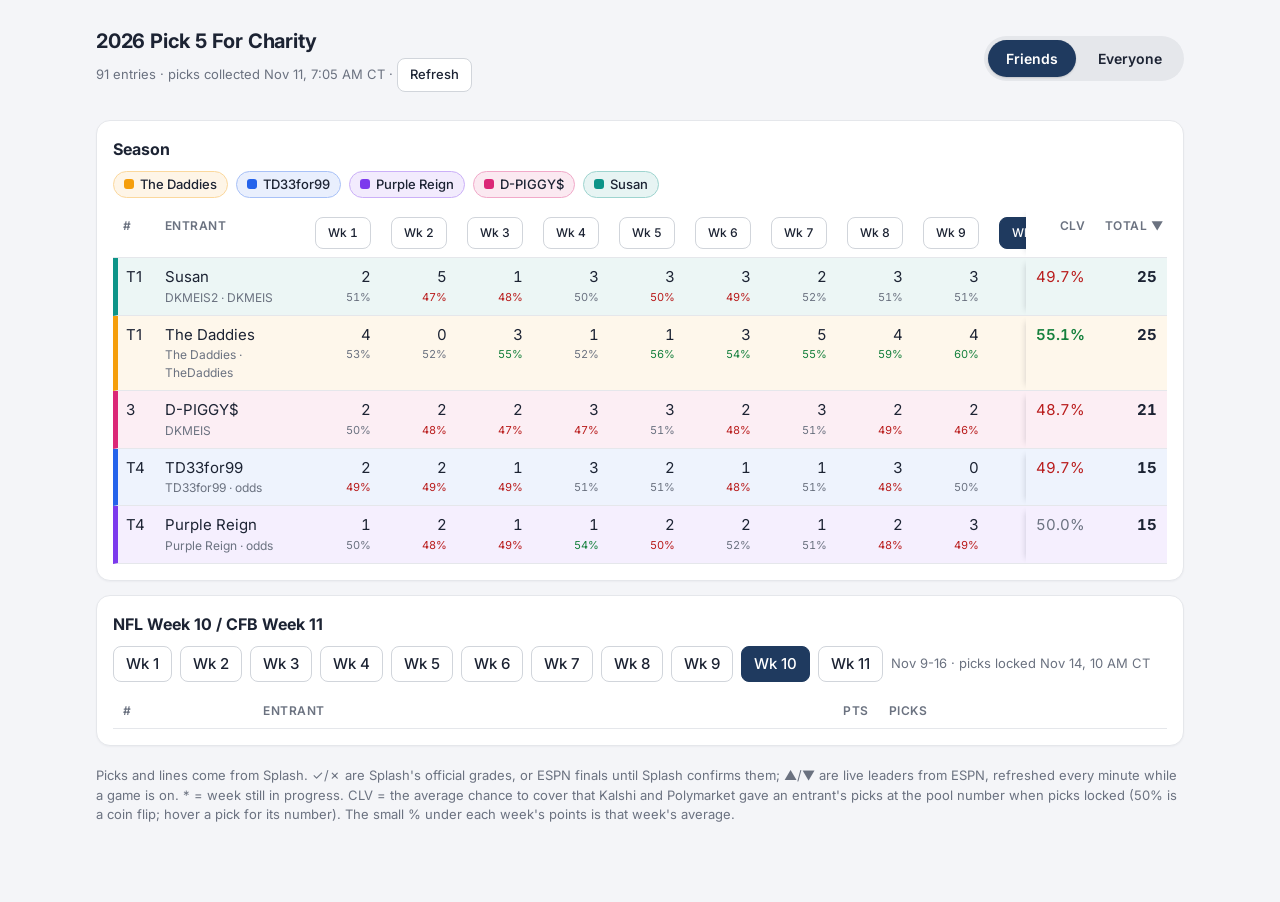
==== commit 8b863344: "CLV column now = Kalshi + Polymarket cover % at the pool number at lock (was DraftKings closing poin" ====
--- a/index.html
+++ b/index.html
@@ -7,7 +7,7 @@
 <title>Pick 5 — friends</title>
 <link rel="preconnect" href="https://fonts.googleapis.com">
 <link href="https://fonts.googleapis.com/css2?family=Inter:wght@400;500;600;700&display=swap" rel="stylesheet">
-<link rel="stylesheet" href="style.css?v=20261111">
+<link rel="stylesheet" href="style.css?v=20261111b">
 <style>
   /* friends board: only five rows, so always show the score next to each pick */
   .pick .d { display: inline; }
@@ -42,6 +42,6 @@
 
   <p class="note" id="note"></p>
 </main>
-<script src="app.js?v=20261111"></script>
+<script src="app.js?v=20261111b"></script>
 </body>
 </html>
--- a/style.css
+++ b/style.css
@@ -108,8 +108,8 @@
   input[type="search"] { min-width: 150px; flex: 1; }
 }
 
-/* CLV column: pinned just left of Total so both stay in view; green when the entrant averages a point
-   or more better than the close, red when worse than the close. */
+/* CLV column: pinned just left of Total so both stay in view; green when the entrant's picks averaged
+   53% or better to cover at lock (Kalshi + Polymarket), red when under 50%. */
 #season th:last-child, #season td:last-child { width: 72px; min-width: 72px; max-width: 72px; box-sizing: border-box; }
 #season .clv { position: sticky; right: 72px; background: var(--card); box-shadow: -6px 0 6px -6px rgba(16,24,40,.18); }
 #season tr:has(.clv) > :last-child { box-shadow: none; }
@@ -120,3 +120,11 @@
 #season td.clv { color: var(--mute); }
 #season td.clv.hi { color: #15803d; font-weight: 600; }
 #season td.clv.lo { color: #b91c1c; }
+
+/* each week's average cover %, small under the week's points */
+#season .wclv { display: block; font-size: 11px; font-weight: 400; color: var(--mute); }
+#season .wclv.hi { color: #15803d; }
+#season .wclv.lo { color: #b91c1c; }
+/* sideways scrollbar above the season table, synced with the one below it */
+.topscroll { overflow-x: auto; overflow-y: hidden; }
+.topscroll > div { height: 1px; }
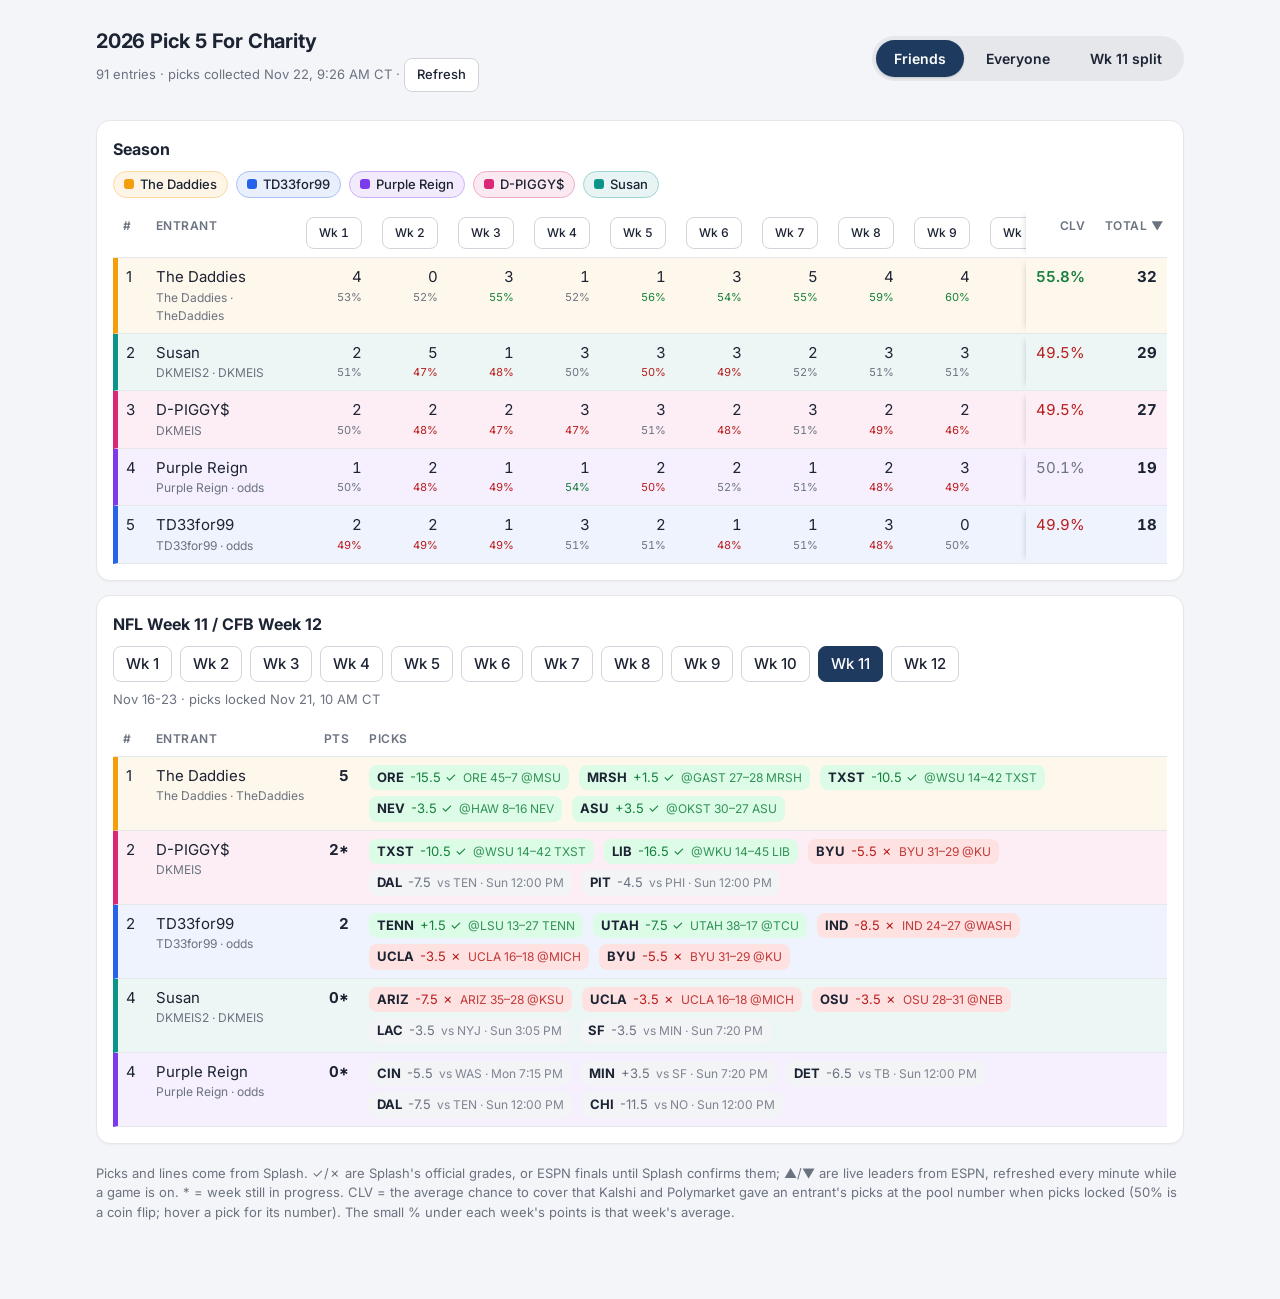
==== commit 9008b0fa: "Scorecard: games color by who is covering now; link it from the Friends and Everyone nav Co-Authored" ====
--- a/index.html
+++ b/index.html
@@ -24,6 +24,7 @@
     <nav class="tabs" aria-label="pages">
       <a href="index.html" aria-current="page">Friends</a>
       <a href="everyone.html">Everyone</a>
+      <a href="scorecard.html">Wk 11 split</a>
     </nav>
   </header>
   <div id="error" class="err" hidden></div>
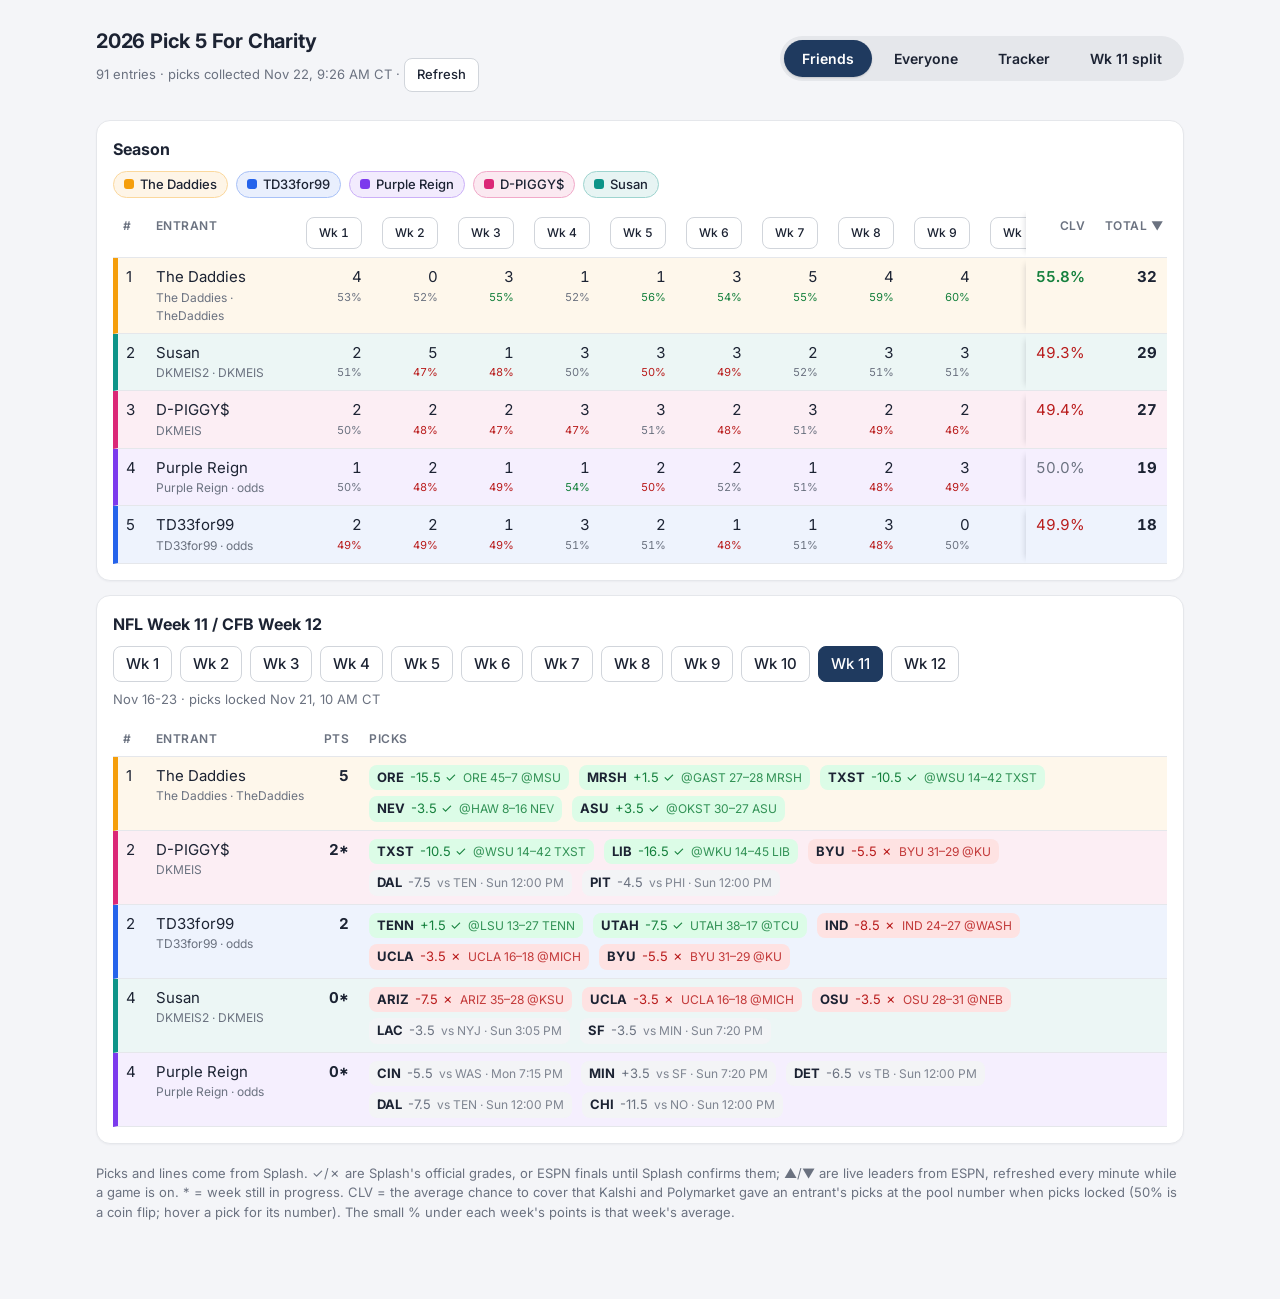
==== commit 553837cc: "Tracker: linked from the Friends and Everyone nav; a game's knock-out list no longer names the track" ====
--- a/index.html
+++ b/index.html
@@ -24,6 +24,7 @@
     <nav class="tabs" aria-label="pages">
       <a href="index.html" aria-current="page">Friends</a>
       <a href="everyone.html">Everyone</a>
+      <a href="tracker.html">Tracker</a>
       <a href="scorecard.html">Wk 11 split</a>
     </nav>
   </header>
